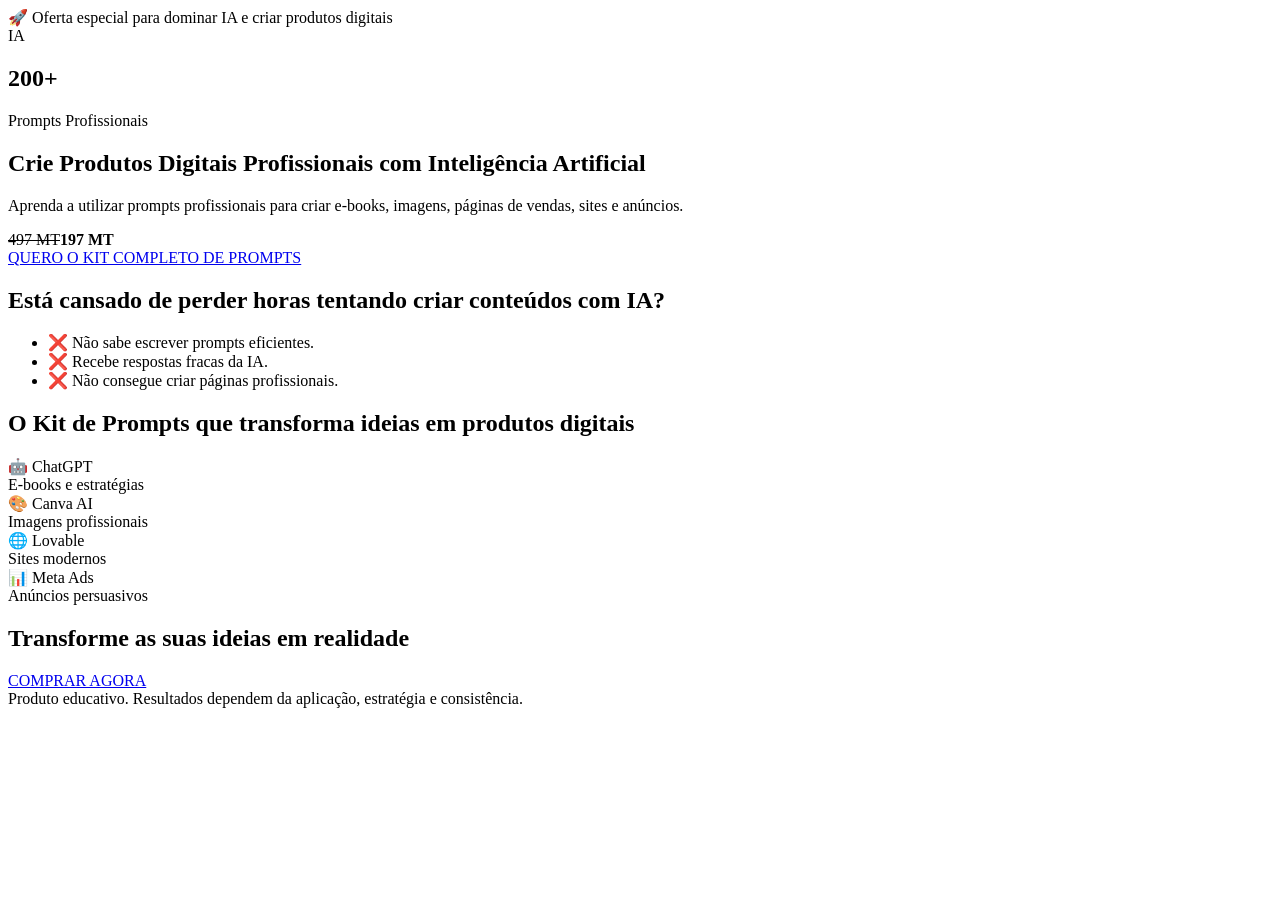
==== index.html @ c50fd54b "Criar landing page inicial do eBook com IA" ====
<!DOCTYPE html>
<html lang="pt-PT">
<head>
<meta charset="UTF-8">
<meta name="viewport" content="width=device-width, initial-scale=1.0">
<title>Crie E-books, Sites e Imagens Profissionais com IA</title>
<meta name="description" content="Mais de 200 prompts para criar produtos digitais profissionais com Inteligência Artificial.">
<link rel="preconnect" href="https://fonts.googleapis.com">
<link href="https://fonts.googleapis.com/css2?family=Poppins:wght@400;600;700;800&display=swap" rel="stylesheet">
<link rel="stylesheet" href="assets/css/style.css">
</head>
<body>
<header class="urgency">🚀 Oferta especial para dominar IA e criar produtos digitais</header>
<main>
<section class="hero">
<div class="ebook-mockup"><span>IA</span><h2>200+</h2><p>Prompts Profissionais</p></div>
<h1>Crie <b>Produtos Digitais</b> Profissionais com <b>Inteligência Artificial</b></h1>
<p>Aprenda a utilizar prompts profissionais para criar e-books, imagens, páginas de vendas, sites e anúncios.</p>
<div class="price"><del>497 MT</del><strong>197 MT</strong></div>
<a class="btn" href="https://escalepay.com" target="_blank">QUERO O KIT COMPLETO DE PROMPTS</a>
</section>
<section><h2>Está cansado de perder horas tentando criar conteúdos com IA?</h2><ul><li>❌ Não sabe escrever prompts eficientes.</li><li>❌ Recebe respostas fracas da IA.</li><li>❌ Não consegue criar páginas profissionais.</li></ul></section>
<section><h2>O Kit de Prompts que transforma ideias em produtos digitais</h2><div class="cards"><article>🤖 ChatGPT<br>E-books e estratégias</article><article>🎨 Canva AI<br>Imagens profissionais</article><article>🌐 Lovable<br>Sites modernos</article><article>📊 Meta Ads<br>Anúncios persuasivos</article></div></section>
<section><h2>Transforme as suas ideias em realidade</h2><a class="btn" href="https://escalepay.com" target="_blank">COMPRAR AGORA</a></section>
</main>
<footer>Produto educativo. Resultados dependem da aplicação, estratégia e consistência.</footer>
<script src="assets/js/script.js"></script>
</body>
</html>
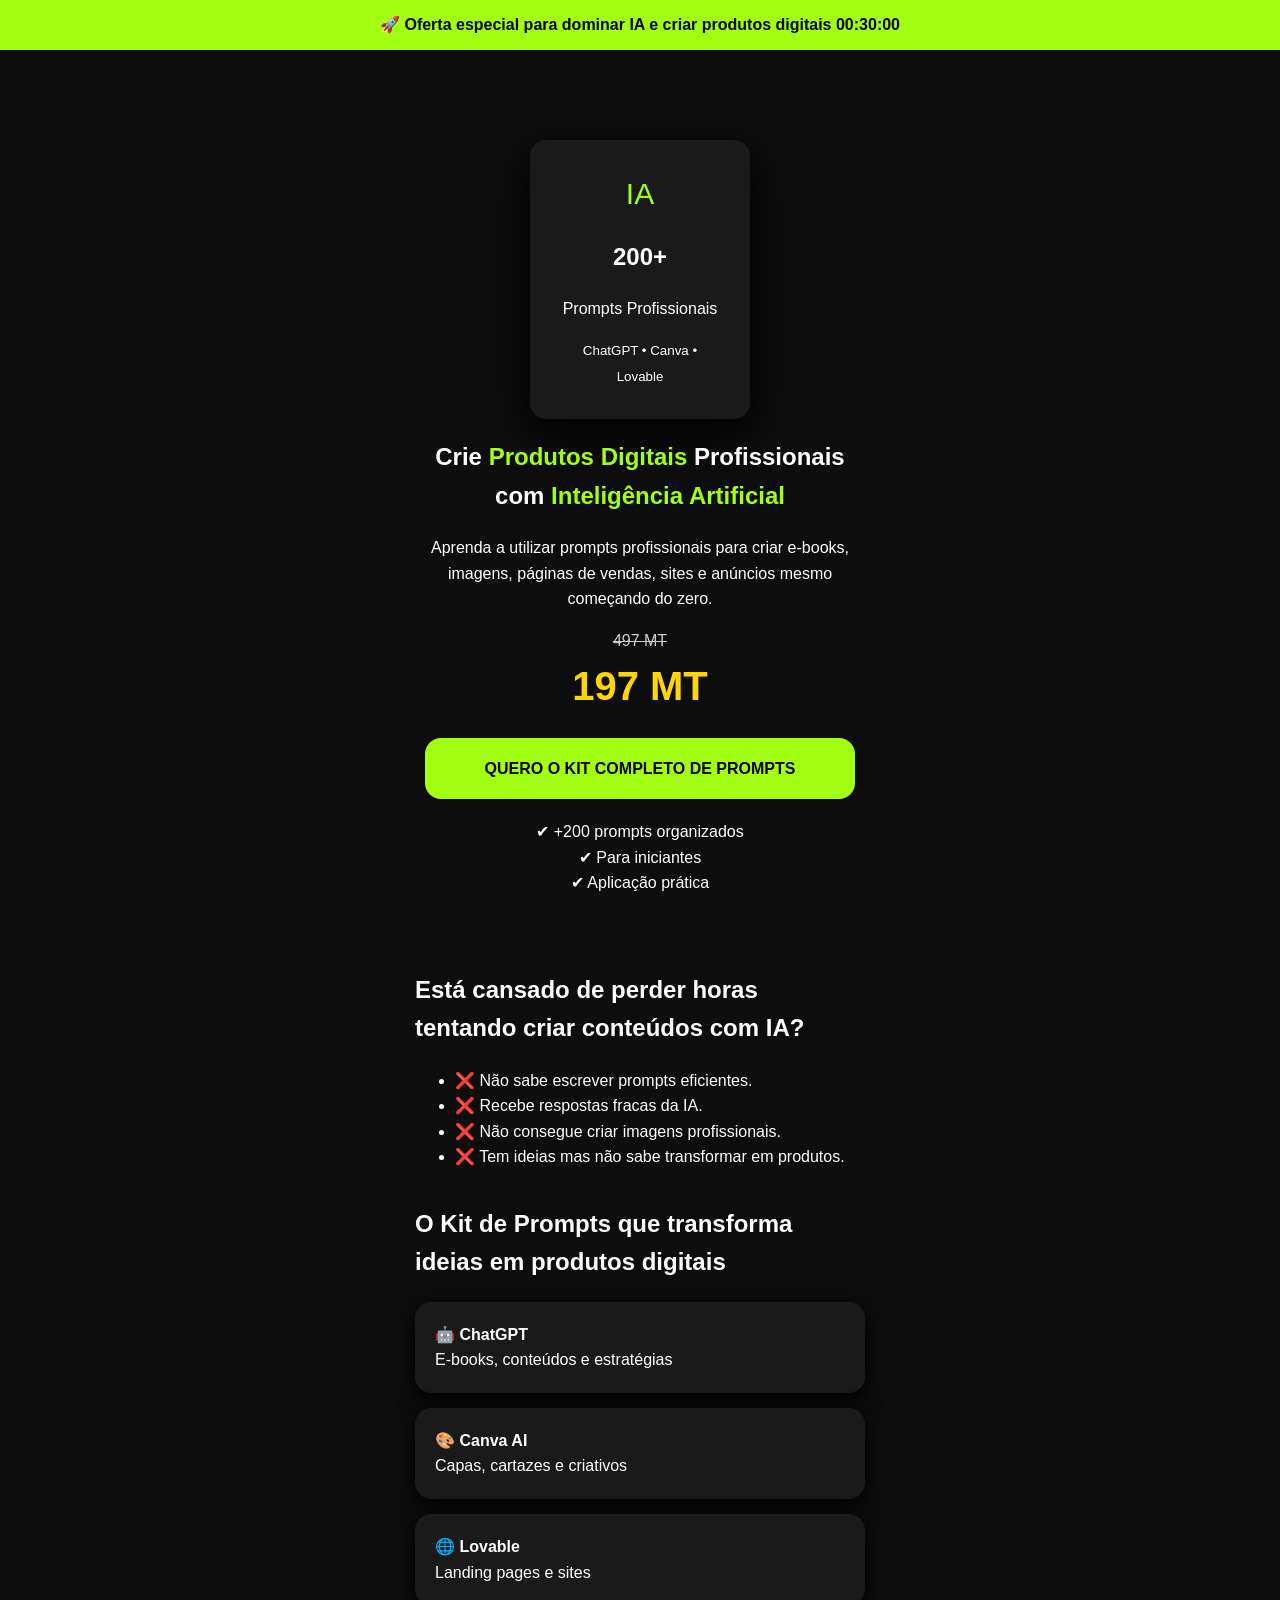
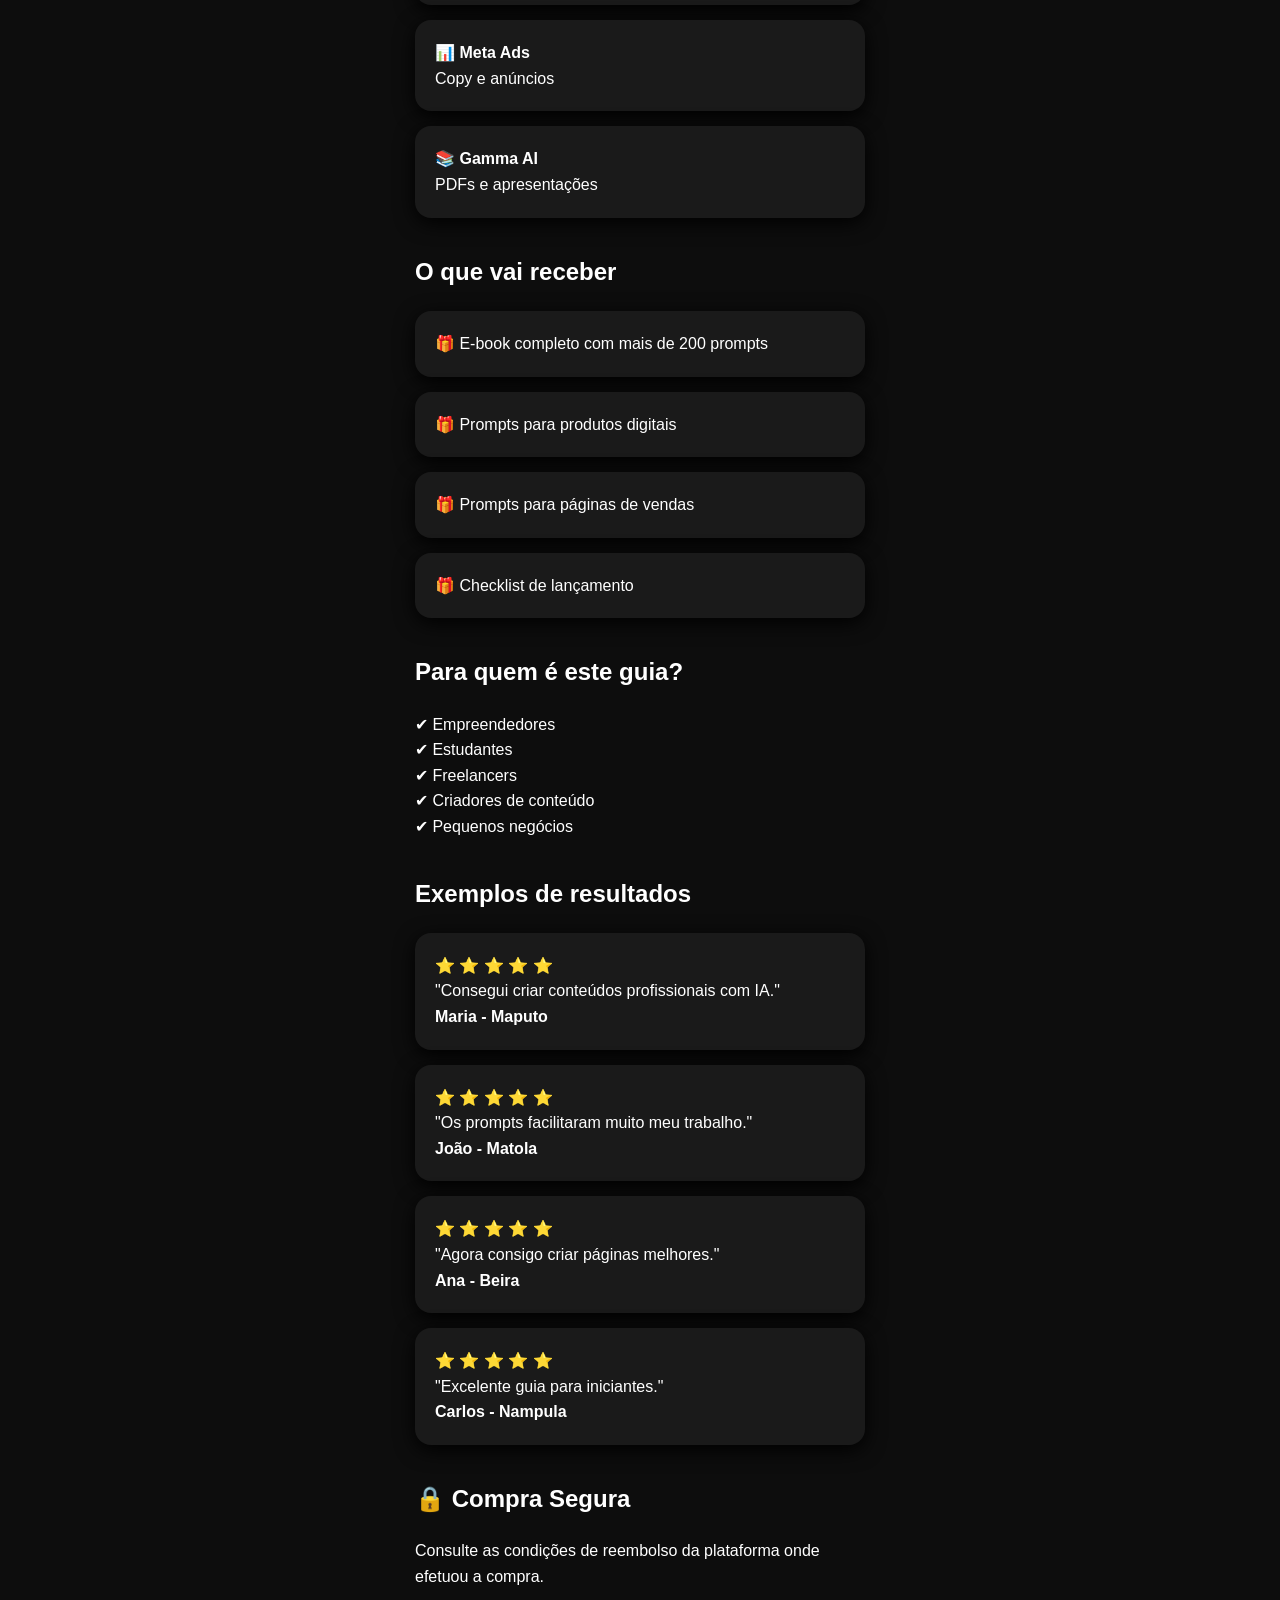
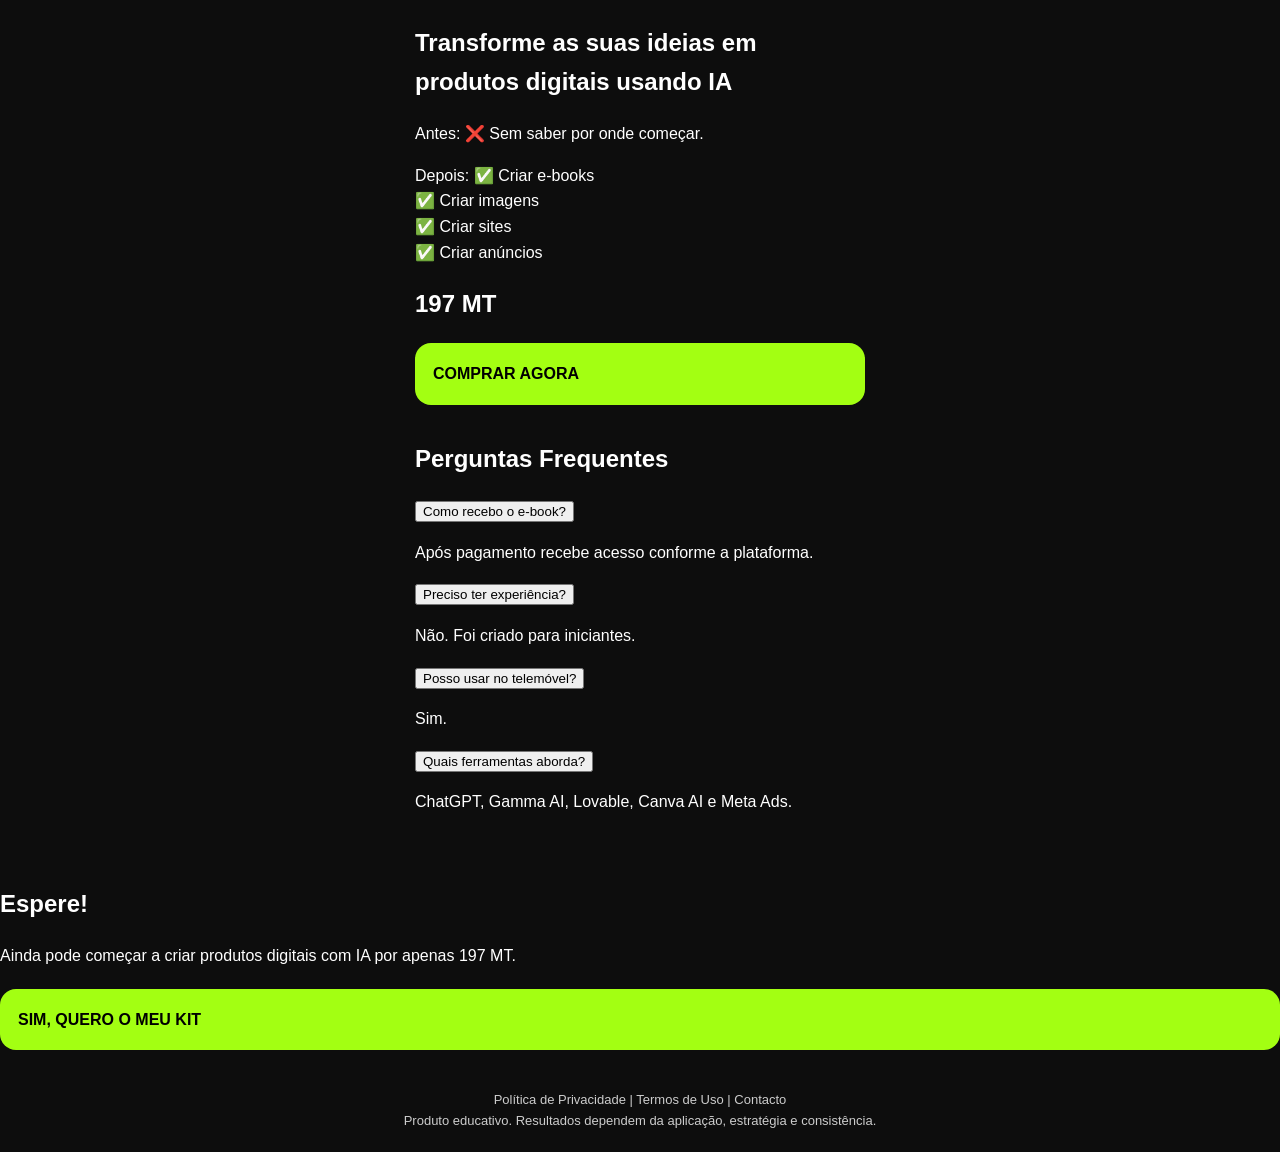
==== commit 36d4816d: "Atualiza landing page premium do ebook com estrutura AIDA completa" ====
--- a/index.html
+++ b/index.html
@@ -4,26 +4,37 @@
 <meta charset="UTF-8">
 <meta name="viewport" content="width=device-width, initial-scale=1.0">
 <title>Crie E-books, Sites e Imagens Profissionais com IA</title>
-<meta name="description" content="Mais de 200 prompts para criar produtos digitais profissionais com Inteligência Artificial.">
+<meta name="description" content="Mais de 200 prompts para criar e vender produtos digitais usando Inteligência Artificial.">
+<meta property="og:title" content="Crie Produtos Digitais Profissionais com IA">
+<meta property="og:description" content="Aprenda a criar e-books, sites, imagens e anúncios com prompts profissionais.">
+<link rel="icon" href="assets/img/favicon.png">
 <link rel="preconnect" href="https://fonts.googleapis.com">
 <link href="https://fonts.googleapis.com/css2?family=Poppins:wght@400;600;700;800&display=swap" rel="stylesheet">
+<link rel="stylesheet" href="https://cdnjs.cloudflare.com/ajax/libs/font-awesome/6.5.0/css/all.min.css">
 <link rel="stylesheet" href="assets/css/style.css">
 </head>
 <body>
-<header class="urgency">🚀 Oferta especial para dominar IA e criar produtos digitais</header>
+<div class="urgency">🚀 Oferta especial para dominar IA e criar produtos digitais <span id="timer">00:30:00</span></div>
 <main>
 <section class="hero">
-<div class="ebook-mockup"><span>IA</span><h2>200+</h2><p>Prompts Profissionais</p></div>
+<div class="ebook-mockup"><span>IA</span><h2>200+</h2><p>Prompts Profissionais</p><small>ChatGPT • Canva • Lovable</small></div>
 <h1>Crie <b>Produtos Digitais</b> Profissionais com <b>Inteligência Artificial</b></h1>
-<p>Aprenda a utilizar prompts profissionais para criar e-books, imagens, páginas de vendas, sites e anúncios.</p>
+<p>Aprenda a utilizar prompts profissionais para criar e-books, imagens, páginas de vendas, sites e anúncios mesmo começando do zero.</p>
 <div class="price"><del>497 MT</del><strong>197 MT</strong></div>
 <a class="btn" href="https://escalepay.com" target="_blank">QUERO O KIT COMPLETO DE PROMPTS</a>
+<div class="trust">✔ +200 prompts organizados<br>✔ Para iniciantes<br>✔ Aplicação prática</div>
 </section>
-<section><h2>Está cansado de perder horas tentando criar conteúdos com IA?</h2><ul><li>❌ Não sabe escrever prompts eficientes.</li><li>❌ Recebe respostas fracas da IA.</li><li>❌ Não consegue criar páginas profissionais.</li></ul></section>
-<section><h2>O Kit de Prompts que transforma ideias em produtos digitais</h2><div class="cards"><article>🤖 ChatGPT<br>E-books e estratégias</article><article>🎨 Canva AI<br>Imagens profissionais</article><article>🌐 Lovable<br>Sites modernos</article><article>📊 Meta Ads<br>Anúncios persuasivos</article></div></section>
-<section><h2>Transforme as suas ideias em realidade</h2><a class="btn" href="https://escalepay.com" target="_blank">COMPRAR AGORA</a></section>
+<section><h2>Está cansado de perder horas tentando criar conteúdos com IA?</h2><ul class="pain"><li>❌ Não sabe escrever prompts eficientes.</li><li>❌ Recebe respostas fracas da IA.</li><li>❌ Não consegue criar imagens profissionais.</li><li>❌ Tem ideias mas não sabe transformar em produtos.</li></ul></section>
+<section><h2>O Kit de Prompts que transforma ideias em produtos digitais</h2><div class="cards"><article>🤖 <b>ChatGPT</b><br>E-books, conteúdos e estratégias</article><article>🎨 <b>Canva AI</b><br>Capas, cartazes e criativos</article><article>🌐 <b>Lovable</b><br>Landing pages e sites</article><article>📊 <b>Meta Ads</b><br>Copy e anúncios</article><article>📚 <b>Gamma AI</b><br>PDFs e apresentações</article></div></section>
+<section><h2>O que vai receber</h2><div class="cards"><article>🎁 E-book completo com mais de 200 prompts</article><article>🎁 Prompts para produtos digitais</article><article>🎁 Prompts para páginas de vendas</article><article>🎁 Checklist de lançamento</article></div></section>
+<section><h2>Para quem é este guia?</h2><p>✔ Empreendedores<br>✔ Estudantes<br>✔ Freelancers<br>✔ Criadores de conteúdo<br>✔ Pequenos negócios</p></section>
+<section><h2>Exemplos de resultados</h2><div class="cards"><article>⭐ ⭐ ⭐ ⭐ ⭐<br>"Consegui criar conteúdos profissionais com IA."<br><b>Maria - Maputo</b></article><article>⭐ ⭐ ⭐ ⭐ ⭐<br>"Os prompts facilitaram muito meu trabalho."<br><b>João - Matola</b></article><article>⭐ ⭐ ⭐ ⭐ ⭐<br>"Agora consigo criar páginas melhores."<br><b>Ana - Beira</b></article><article>⭐ ⭐ ⭐ ⭐ ⭐<br>"Excelente guia para iniciantes."<br><b>Carlos - Nampula</b></article></div></section>
+<section class="guarantee"><h2>🔒 Compra Segura</h2><p>Consulte as condições de reembolso da plataforma onde efetuou a compra.</p></section>
+<section><h2>Transforme as suas ideias em produtos digitais usando IA</h2><p>Antes: ❌ Sem saber por onde começar.</p><p>Depois: ✅ Criar e-books<br>✅ Criar imagens<br>✅ Criar sites<br>✅ Criar anúncios</p><h2>197 MT</h2><a class="btn" href="https://escalepay.com" target="_blank">COMPRAR AGORA</a></section>
+<section><h2>Perguntas Frequentes</h2><div class="faq"><button>Como recebo o e-book?</button><p>Após pagamento recebe acesso conforme a plataforma.</p><button>Preciso ter experiência?</button><p>Não. Foi criado para iniciantes.</p><button>Posso usar no telemóvel?</button><p>Sim.</p><button>Quais ferramentas aborda?</button><p>ChatGPT, Gamma AI, Lovable, Canva AI e Meta Ads.</p></div></section>
 </main>
-<footer>Produto educativo. Resultados dependem da aplicação, estratégia e consistência.</footer>
+<div id="popup" class="popup"><h2>Espere!</h2><p>Ainda pode começar a criar produtos digitais com IA por apenas 197 MT.</p><a class="btn" href="https://escalepay.com" target="_blank">SIM, QUERO O MEU KIT</a></div>
+<footer>Política de Privacidade | Termos de Uso | Contacto<br>Produto educativo. Resultados dependem da aplicação, estratégia e consistência.</footer>
 <script src="assets/js/script.js"></script>
 </body>
 </html>
--- a/assets/css/style.css
+++ b/assets/css/style.css
@@ -0,0 +1 @@
+*{box-sizing:border-box}body{margin:0;background:#0D0D0D;color:white;font-family:Poppins,sans-serif;line-height:1.6}main{max-width:480px;margin:auto;padding:15px}.urgency{text-align:center;background:#A3FF12;color:#000;padding:12px;font-weight:700}.hero{text-align:center;padding:40px 10px}.hero b{color:#A3FF12}.ebook-mockup{background:#1A1A1A;border-radius:16px;padding:30px;margin:auto;width:220px;box-shadow:0 15px 40px #000}.ebook-mockup span{color:#A3FF12;font-size:30px}.price del{display:block;color:#ccc}.price strong{display:block;color:#FFD700;font-size:40px}.btn{display:block;background:#A3FF12;color:#000;padding:18px;border-radius:16px;text-decoration:none;font-weight:800;margin:20px 0}.cards{display:grid;gap:15px}.cards article{background:#1A1A1A;padding:20px;border-radius:16px;box-shadow:0 5px 20px #000}section{margin:35px 0}footer{text-align:center;color:#ccc;padding:20px;font-size:13px}@media(min-width:600px){main{max-width:480px}}
